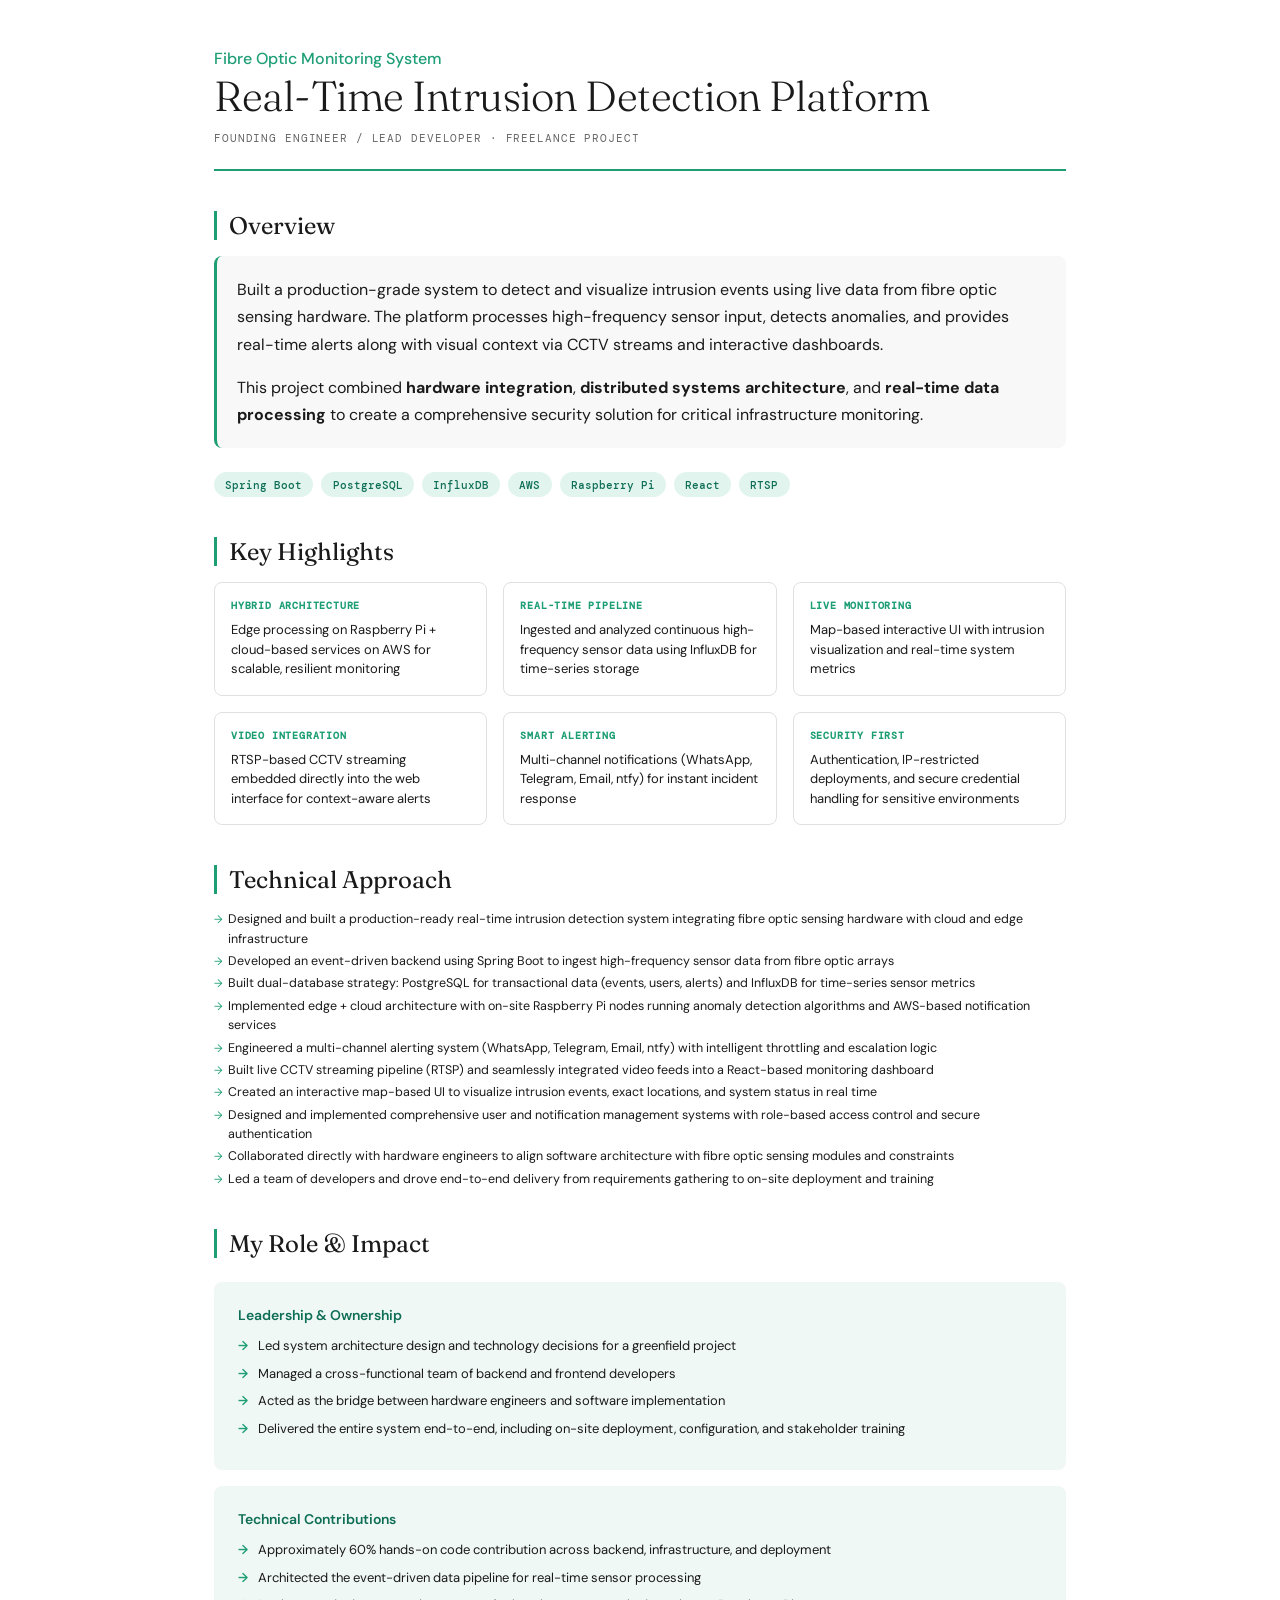
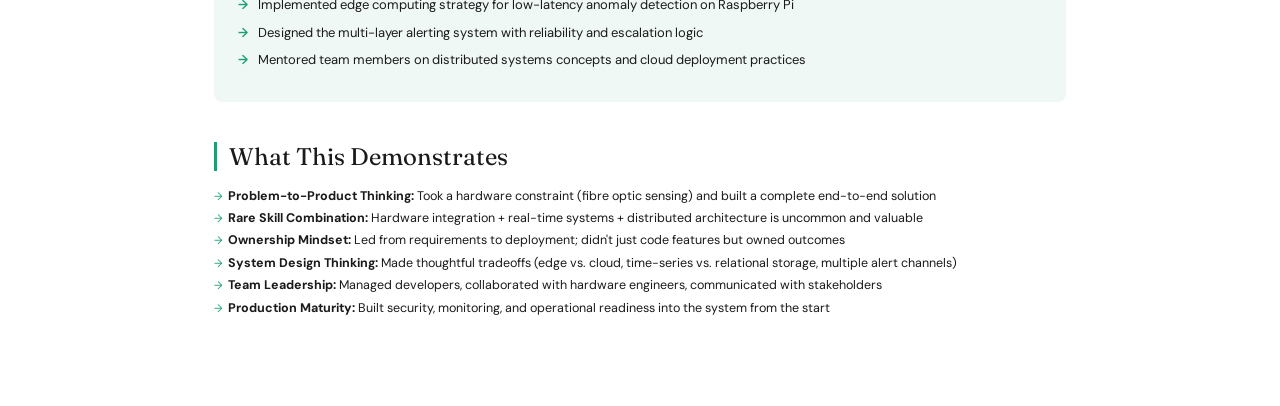
==== case-study/intrusion-detection.html @ 1b1f4606 "case study detail pages added" ====
<!DOCTYPE html>
<html lang="en">
<head>
  <meta charset="UTF-8">
  <meta name="viewport" content="width=device-width, initial-scale=1.0">
  <title>Real-Time Intrusion Detection Platform - Case Study</title>
  <link rel="stylesheet" href="case-study.css">
</head>

<body>
<div class="case-study">
  <div class="case-study-header">
    <div class="case-study-subtitle">Fibre Optic Monitoring System</div>
    <h1 class="case-study-title">Real-Time Intrusion Detection Platform</h1>
    <div class="case-study-meta">Founding Engineer / Lead Developer · Freelance Project</div>
  </div>

  <div class="case-study-section">
    <h2 class="case-study-section-title">Overview</h2>
    <div class="overview-box">
      <p>
        Built a production-grade system to detect and visualize intrusion events using live data from fibre optic sensing hardware. The platform processes high-frequency sensor input, detects anomalies, and provides real-time alerts along with visual context via CCTV streams and interactive dashboards.
      </p>
      <p>
        This project combined <strong>hardware integration</strong>, <strong>distributed systems architecture</strong>, and <strong>real-time data processing</strong> to create a comprehensive security solution for critical infrastructure monitoring.
      </p>
    </div>

    <div class="tech-stack">
      <span class="tech-badge">Spring Boot</span>
      <span class="tech-badge">PostgreSQL</span>
      <span class="tech-badge">InfluxDB</span>
      <span class="tech-badge">AWS</span>
      <span class="tech-badge">Raspberry Pi</span>
      <span class="tech-badge">React</span>
      <span class="tech-badge">RTSP</span>
    </div>
  </div>

  <div class="case-study-section">
    <h2 class="case-study-section-title">Key Highlights</h2>
    <div class="highlights-grid">
      <div class="highlight-card">
        <div class="highlight-label">Hybrid Architecture</div>
        <div class="highlight-text">Edge processing on Raspberry Pi + cloud-based services on AWS for scalable, resilient monitoring</div>
      </div>
      <div class="highlight-card">
        <div class="highlight-label">Real-Time Pipeline</div>
        <div class="highlight-text">Ingested and analyzed continuous high-frequency sensor data using InfluxDB for time-series storage</div>
      </div>
      <div class="highlight-card">
        <div class="highlight-label">Live Monitoring</div>
        <div class="highlight-text">Map-based interactive UI with intrusion visualization and real-time system metrics</div>
      </div>
      <div class="highlight-card">
        <div class="highlight-label">Video Integration</div>
        <div class="highlight-text">RTSP-based CCTV streaming embedded directly into the web interface for context-aware alerts</div>
      </div>
      <div class="highlight-card">
        <div class="highlight-label">Smart Alerting</div>
        <div class="highlight-text">Multi-channel notifications (WhatsApp, Telegram, Email, ntfy) for instant incident response</div>
      </div>
      <div class="highlight-card">
        <div class="highlight-label">Security First</div>
        <div class="highlight-text">Authentication, IP-restricted deployments, and secure credential handling for sensitive environments</div>
      </div>
    </div>
  </div>

  <div class="case-study-section">
    <h2 class="case-study-section-title">Technical Approach</h2>
    <ul class="bullets">
      <li>Designed and built a production-ready real-time intrusion detection system integrating fibre optic sensing hardware with cloud and edge infrastructure</li>
      <li>Developed an event-driven backend using Spring Boot to ingest high-frequency sensor data from fibre optic arrays</li>
      <li>Built dual-database strategy: PostgreSQL for transactional data (events, users, alerts) and InfluxDB for time-series sensor metrics</li>
      <li>Implemented edge + cloud architecture with on-site Raspberry Pi nodes running anomaly detection algorithms and AWS-based notification services</li>
      <li>Engineered a multi-channel alerting system (WhatsApp, Telegram, Email, ntfy) with intelligent throttling and escalation logic</li>
      <li>Built live CCTV streaming pipeline (RTSP) and seamlessly integrated video feeds into a React-based monitoring dashboard</li>
      <li>Created an interactive map-based UI to visualize intrusion events, exact locations, and system status in real time</li>
      <li>Designed and implemented comprehensive user and notification management systems with role-based access control and secure authentication</li>
      <li>Collaborated directly with hardware engineers to align software architecture with fibre optic sensing modules and constraints</li>
      <li>Led a team of developers and drove end-to-end delivery from requirements gathering to on-site deployment and training</li>
    </ul>
  </div>

  <div class="case-study-section">
    <h2 class="case-study-section-title">My Role & Impact</h2>
    <div class="role-section">
      <h4>Leadership & Ownership</h4>
      <ul>
        <li>Led system architecture design and technology decisions for a greenfield project</li>
        <li>Managed a cross-functional team of backend and frontend developers</li>
        <li>Acted as the bridge between hardware engineers and software implementation</li>
        <li>Delivered the entire system end-to-end, including on-site deployment, configuration, and stakeholder training</li>
      </ul>
    </div>

    <div class="role-section">
      <h4>Technical Contributions</h4>
      <ul>
        <li>Approximately 60% hands-on code contribution across backend, infrastructure, and deployment</li>
        <li>Architected the event-driven data pipeline for real-time sensor processing</li>
        <li>Implemented edge computing strategy for low-latency anomaly detection on Raspberry Pi</li>
        <li>Designed the multi-layer alerting system with reliability and escalation logic</li>
        <li>Mentored team members on distributed systems concepts and cloud deployment practices</li>
      </ul>
    </div>
  </div>

  <div class="case-study-section">
    <h2 class="case-study-section-title">What This Demonstrates</h2>
    <ul class="bullets">
      <li><strong>Problem-to-Product Thinking:</strong> Took a hardware constraint (fibre optic sensing) and built a complete end-to-end solution</li>
      <li><strong>Rare Skill Combination:</strong> Hardware integration + real-time systems + distributed architecture is uncommon and valuable</li>
      <li><strong>Ownership Mindset:</strong> Led from requirements to deployment; didn't just code features but owned outcomes</li>
      <li><strong>System Design Thinking:</strong> Made thoughtful tradeoffs (edge vs. cloud, time-series vs. relational storage, multiple alert channels)</li>
      <li><strong>Team Leadership:</strong> Managed developers, collaborated with hardware engineers, communicated with stakeholders</li>
      <li><strong>Production Maturity:</strong> Built security, monitoring, and operational readiness into the system from the start</li>
    </ul>
  </div>

</div>
</body>

</html>
---- case-study/case-study.css ----
@import url('../styles.css');

/* Case study page styles */
.case-study {
  max-width: 900px;
  margin: 0 auto;
  padding: 3rem 1.5rem;
  font-family: 'DM Sans', sans-serif;
  color: var(--color-text-primary);
}

.case-study-header {
  margin-bottom: 2.5rem;
  border-bottom: 2px solid #1D9E75;
  padding-bottom: 1.5rem;
}

.case-study-subtitle {
  font-size: 16px;
  color: #1D9E75;
  font-weight: 500;
  margin-bottom: 0.25rem;
}

.case-study-title {
  font-family: 'Fraunces', serif;
  font-size: 42px;
  font-weight: 300;
  letter-spacing: -0.5px;
  color: var(--color-text-primary);
  line-height: 1.1;
  margin-bottom: 0.5rem;
}

.case-study-meta {
  font-family: 'DM Mono', monospace;
  font-size: 11px;
  color: var(--color-text-secondary);
  letter-spacing: 0.08em;
  text-transform: uppercase;
  margin-top: 0.75rem;
}

.case-study-section {
  margin-bottom: 2.5rem;
}

.case-study-section-title {
  font-family: 'Fraunces', serif;
  font-size: 24px;
  font-weight: 400;
  color: var(--color-text-primary);
  margin-bottom: 1rem;
  border-left: 3px solid #1D9E75;
  padding-left: 0.75rem;
}

.overview-box {
  background: var(--color-background-secondary);
  border-left: 3px solid #1D9E75;
  padding: 1.25rem;
  margin-bottom: 1.5rem;
  border-radius: var(--border-radius-md);
  line-height: 1.7;
}

.overview-box p {
  margin-bottom: 1rem;
}

.overview-box p:last-child {
  margin-bottom: 0;
}

.highlights-grid {
  display: grid;
  grid-template-columns: repeat(auto-fit, minmax(220px, 1fr));
  gap: 1rem;
  margin-bottom: 1.5rem;
}

.highlight-card {
  background: var(--color-background-primary);
  border: 0.5px solid var(--color-border-tertiary);
  border-radius: var(--border-radius-md);
  padding: 1rem;
  transition: all 150ms ease;
}

.highlight-card:hover {
  border-color: #1D9E75;
  box-shadow: 0 4px 12px rgba(29, 158, 117, 0.1);
}

.highlight-label {
  font-family: 'DM Mono', monospace;
  font-size: 10px;
  text-transform: uppercase;
  letter-spacing: 0.08em;
  color: #1D9E75;
  font-weight: 600;
  margin-bottom: 0.5rem;
}

.highlight-text {
  font-size: 13px;
  color: var(--color-text-primary);
  line-height: 1.5;
}

.role-section {
  background: #F0F8F5;
  border-radius: var(--border-radius-md);
  padding: 1.5rem;
  margin-top: 1.5rem;
}

.role-section + .role-section {
  margin-top: 1rem;
}

.role-section h4 {
  font-size: 14px;
  color: #0F6E56;
  font-weight: 600;
  margin-bottom: 0.75rem;
}

.role-section ul {
  list-style: none;
  padding: 0;
  margin: 0;
}

.role-section li {
  font-size: 13px;
  color: var(--color-text-primary);
  padding-left: 20px;
  position: relative;
  margin-bottom: 0.5rem;
  line-height: 1.5;
}

.role-section li::before {
  content: "→";
  position: absolute;
  left: 0;
  color: #1D9E75;
  font-weight: 600;
}

.tech-stack {
  display: flex;
  flex-wrap: wrap;
  gap: 0.5rem;
  margin-top: 1rem;
}

.tech-badge {
  display: inline-block;
  background: #E1F5EE;
  color: #0F6E56;
  font-size: 11px;
  padding: 0.35rem 0.7rem;
  border-radius: 999px;
  font-family: 'DM Mono', monospace;
  font-weight: 500;
}

.problem-solution-grid {
  display: grid;
  grid-template-columns: 1fr 1fr;
  gap: 1.25rem;
  margin-bottom: 1.5rem;
}

.ps-card {
  border-radius: var(--border-radius-md);
  padding: 1.25rem;
}

.ps-card.problem {
  background: #FFF7F0;
  border-left: 3px solid #E07B39;
}

.ps-card.solution {
  background: #F0F8F5;
  border-left: 3px solid #1D9E75;
}

.ps-card h4 {
  font-family: 'DM Mono', monospace;
  font-size: 10px;
  text-transform: uppercase;
  letter-spacing: 0.08em;
  font-weight: 600;
  margin-bottom: 0.75rem;
}

.ps-card.problem h4 { color: #E07B39; }
.ps-card.solution h4 { color: #1D9E75; }

.ps-card ul {
  list-style: none;
  padding: 0;
  margin: 0;
}

.ps-card li {
  font-size: 13px;
  color: var(--color-text-primary);
  padding-left: 16px;
  position: relative;
  margin-bottom: 0.4rem;
  line-height: 1.5;
}

.ps-card.problem li::before {
  content: "✕";
  position: absolute;
  left: 0;
  color: #E07B39;
  font-size: 10px;
  top: 2px;
}

.ps-card.solution li::before {
  content: "✓";
  position: absolute;
  left: 0;
  color: #1D9E75;
  font-size: 10px;
  top: 2px;
}

.case-study-section .bullets {
  margin-bottom: 1.5rem;
}

@media (max-width: 768px) {
  .case-study {
    padding: 2rem 1rem;
  }

  .case-study-title {
    font-size: 32px;
  }

  .case-study-section-title {
    font-size: 20px;
  }

  .highlights-grid {
    grid-template-columns: 1fr;
  }

  .problem-solution-grid {
    grid-template-columns: 1fr;
  }
}
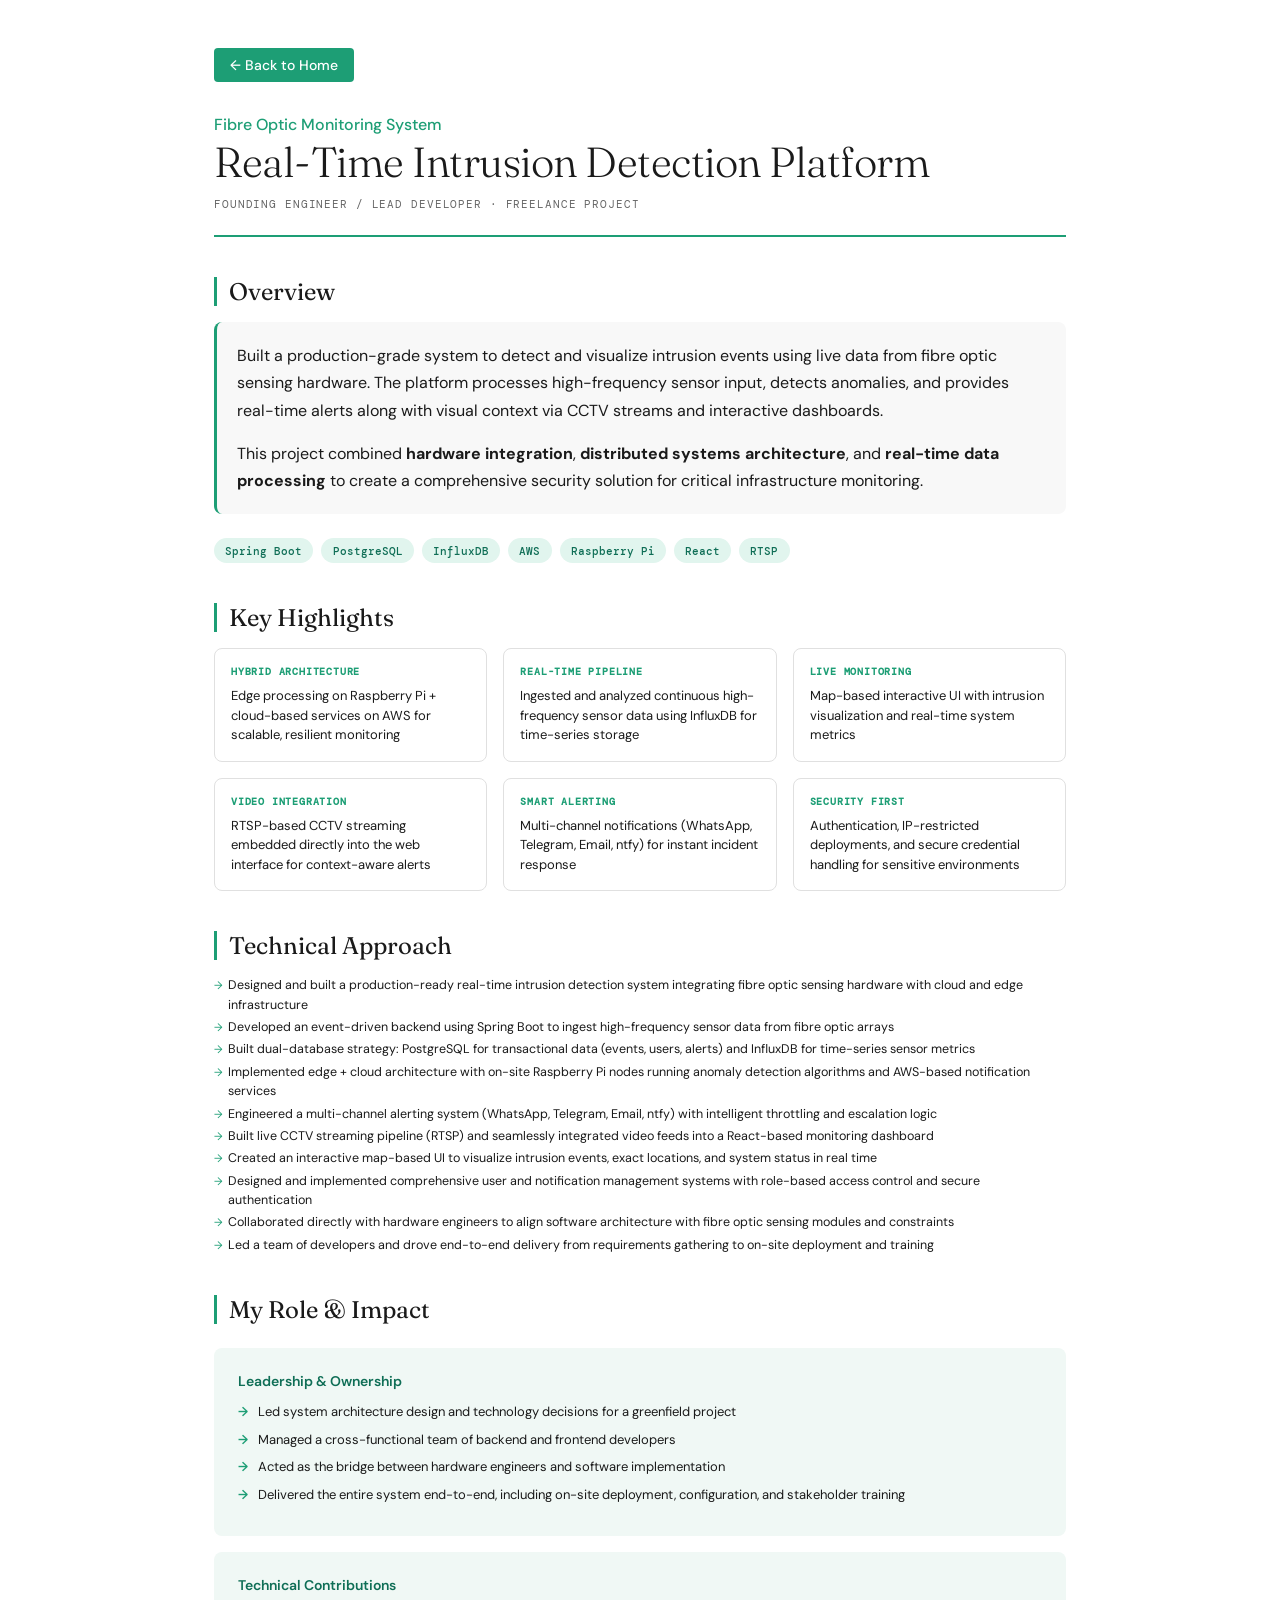
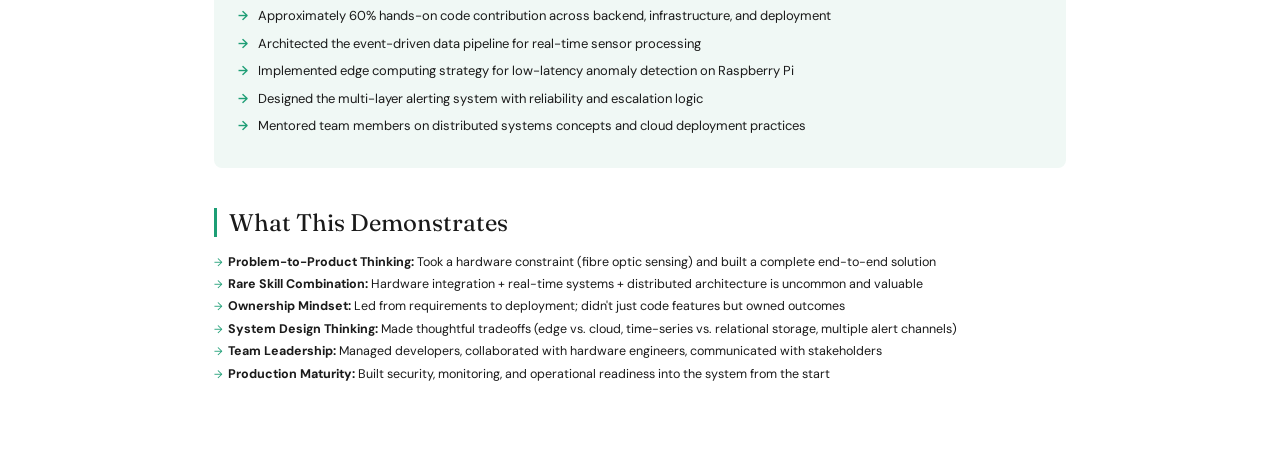
==== commit db1cef02: "add more case studies and back button" ====
--- a/case-study/intrusion-detection.html
+++ b/case-study/intrusion-detection.html
@@ -9,6 +9,7 @@
 
 <body>
 <div class="case-study">
+  <a href="../index.html" class="back-button">← Back to Home</a>
   <div class="case-study-header">
     <div class="case-study-subtitle">Fibre Optic Monitoring System</div>
     <h1 class="case-study-title">Real-Time Intrusion Detection Platform</h1>
--- a/case-study/case-study.css
+++ b/case-study/case-study.css
@@ -7,6 +7,23 @@
   padding: 3rem 1.5rem;
   font-family: 'DM Sans', sans-serif;
   color: var(--color-text-primary);
+}
+
+.back-button {
+  display: inline-block;
+  margin-bottom: 2rem;
+  padding: 0.5rem 1rem;
+  background-color: #1D9E75;
+  color: white;
+  text-decoration: none;
+  border-radius: 4px;
+  font-size: 14px;
+  font-weight: 500;
+  transition: background-color 0.2s ease;
+}
+
+.back-button:hover {
+  background-color: #178a63;
 }
 
 .case-study-header {
